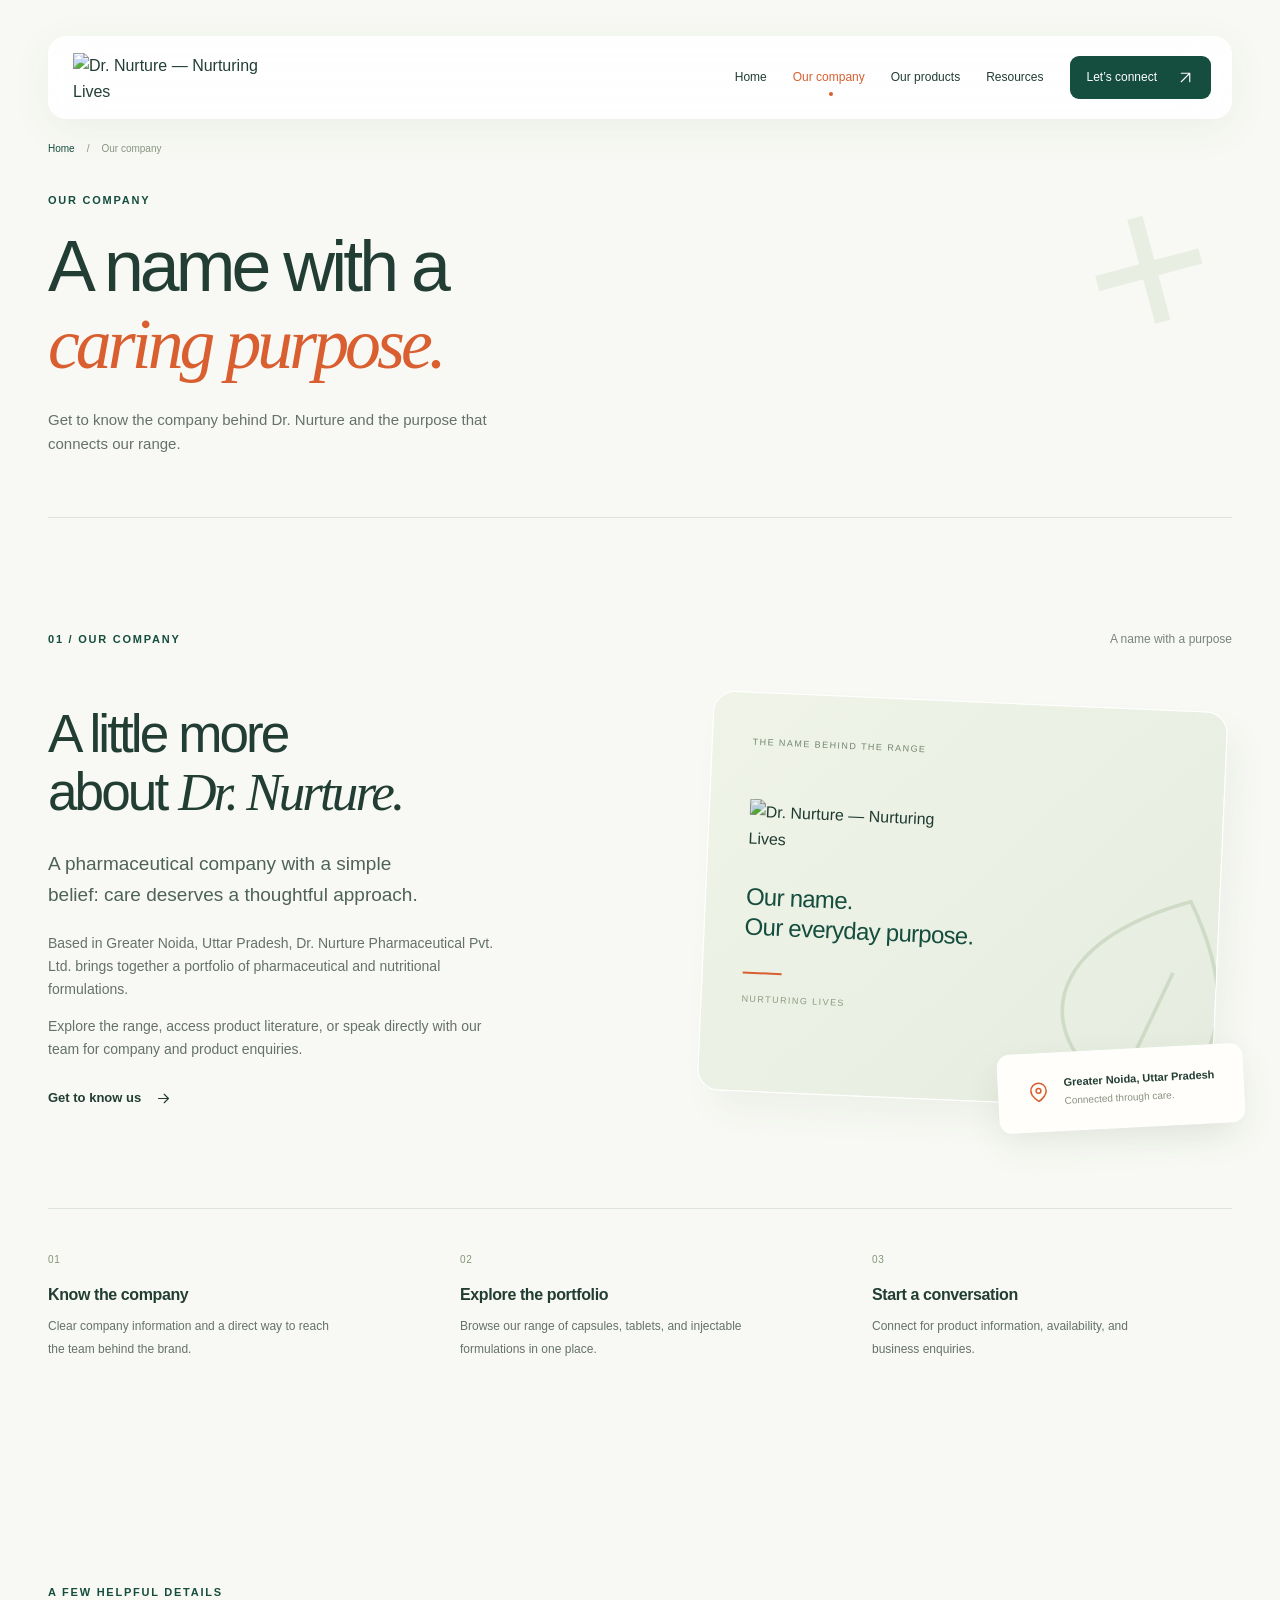
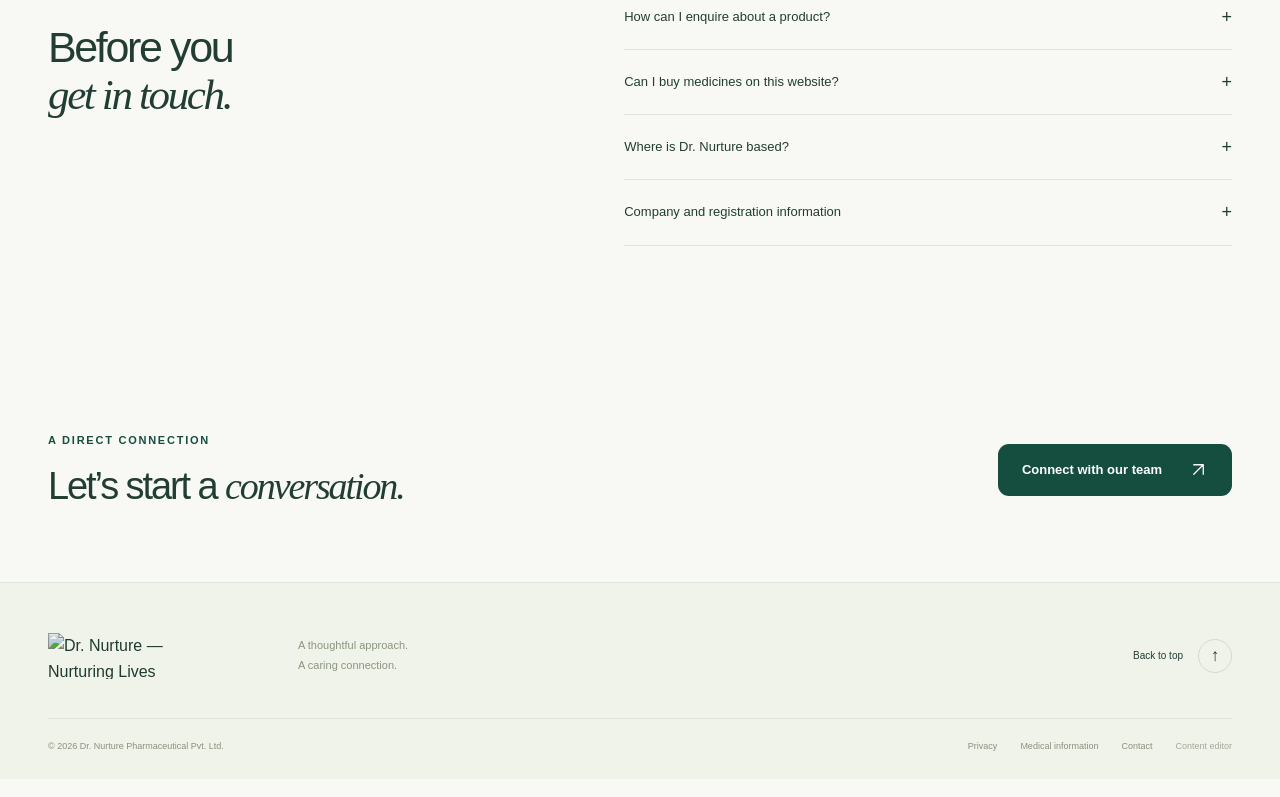
==== about.html @ f4162deb "Add files via upload" ====
<!doctype html>
<html lang="en-IN"><head>
  <meta charset="utf-8">
  <meta name="viewport" content="width=device-width, initial-scale=1">
  <meta name="theme-color" content="#154d3e">
  <meta name="description" content="Our company — Dr. Nurture Pharmaceutical Pvt. Ltd., Greater Noida, India.">
  <meta name="robots" content="noindex, nofollow">
  <meta property="og:title" content="Dr. Nurture — Nurturing Lives">
  <meta property="og:description" content="Our company, our product portfolio, and a direct connection to the Dr. Nurture team in Greater Noida, India.">
  <meta property="og:type" content="website">
  <title>Our company | Dr. Nurture</title>
  <link rel="icon" href="assets/favicon.png">
  <link rel="stylesheet" href="styles.css">
  <script src="content-data.js" defer></script>
  <script src="cms-core.js" defer></script>
  <script src="script.js" defer></script>
</head><body id="top" data-current-page="about"><a class="skip-link" href="#main">Skip to content</a><svg class="svg-defs" aria-hidden="true" xmlns="http://www.w3.org/2000/svg"><defs>
  <symbol id="arrow" viewBox="0 0 24 24"><path d="M5 12h14m-6-6 6 6-6 6"/></symbol>
  <symbol id="diagonal" viewBox="0 0 24 24"><path d="M6 18 18 6M6 6h12v12"/></symbol>
  <symbol id="plus" viewBox="0 0 24 24"><path d="M12 5v14M5 12h14"/></symbol>
  <symbol id="pin" viewBox="0 0 24 24"><path d="M20 10c0 6-8 11-8 11S4 16 4 10a8 8 0 1 1 16 0Z"/><circle cx="12" cy="10" r="2.5"/></symbol>
  <symbol id="phone" viewBox="0 0 24 24"><path d="m5 3 4 1 1 5-3 2c2 3 3 4 6 6l2-3 5 1 1 4c0 2-3 3-5 2C9 19 5 15 3 8 2 6 3 3 5 3Z"/></symbol>
  <symbol id="mail" viewBox="0 0 24 24"><rect x="3" y="5" width="18" height="14" rx="3"/><path d="m4 7 8 6 8-6"/></symbol>
  <symbol id="search" viewBox="0 0 24 24"><circle cx="10.5" cy="10.5" r="6.5"/><path d="m16 16 5 5"/></symbol>
  <symbol id="capsule" viewBox="0 0 24 24"><path d="m8 4-4 4a6 6 0 0 0 8 9l6-6a6 6 0 0 0-9-8L8 4Z"/><path d="m7 7 9 9"/></symbol>
  <symbol id="leaf" viewBox="0 0 24 24"><path d="M20 3C7 2 2 8 5 15s17 7 15-12Z"/><path d="m5 20 11-11"/></symbol>
  <symbol id="check" viewBox="0 0 24 24"><path d="m5 12 4 4L19 6"/></symbol>
  <symbol id="download" viewBox="0 0 24 24"><path d="M12 3v12m-5-5 5 5 5-5M4 16v5h16v-5"/></symbol>
  <symbol id="close" viewBox="0 0 24 24"><path d="m6 6 12 12M6 18 18 6"/></symbol>
</defs></svg><header class="site-header">
  <div class="nav-shell wrap">
    <a class="brand" href="index.html" aria-label="Dr. Nurture home"><img data-logo src="assets/brand-logo.webp" alt="Dr. Nurture — Nurturing Lives" width="640" height="173"></a>
    <button class="menu-toggle" type="button" aria-label="Open navigation" aria-controls="navigation" aria-expanded="false"><span></span><span></span></button>
    <nav id="navigation" aria-label="Main navigation">
      <a href="index.html" data-page="home">Home</a><a href="about.html" data-page="about" aria-current="page">Our company</a><a href="products.html" data-page="products">Our products</a><a href="resources.html" data-page="resources">Resources</a>
      <a class="nav-contact" href="contact.html" data-page="contact">Let’s connect <svg class="icon"><use href="#diagonal"/></svg></a>
    </nav>
  </div>
</header><main id="main"><section class="page-masthead wrap"><p class="breadcrumbs"><a href="index.html">Home</a><span>/</span>Our company</p><p class="eyebrow">OUR COMPANY</p><h1>A name with a<br><em>caring purpose.</em></h1><p class="page-description">Get to know the company behind Dr. Nurture and the purpose that connects our range.</p><span class="masthead-orbit" aria-hidden="true">+</span></section><section class="about-section section wrap" id="about">
  <div class="section-top"><p class="eyebrow">01 / OUR COMPANY</p><span class="section-note">A name with a purpose</span></div>
  <div class="about-grid">
    <div><h2>A little more<br>about <em>Dr. Nurture.</em></h2><p class="large-copy" data-text="company.intro">A pharmaceutical company with a simple belief: care deserves a thoughtful approach.</p><p data-text="company.overview">Based in Greater Noida, Uttar Pradesh, Dr. Nurture Pharmaceutical Pvt. Ltd. brings together a portfolio of pharmaceutical and nutritional formulations.</p><p data-text="company.invitation">Explore the range, access product literature, or speak directly with our team for company and product enquiries.</p><a class="text-link green-link" href="contact.html">Get to know us <svg class="icon"><use href="#arrow"/></svg></a></div>
    <div class="about-composition">
      <div class="brand-story"><span class="story-kicker">THE NAME BEHIND THE RANGE</span><img data-logo src="assets/brand-logo.webp" alt="Dr. Nurture brand" width="640" height="173" loading="lazy"><p>Our name.<br>Our everyday purpose.</p><span class="story-line"></span><span class="story-bottom">NURTURING LIVES</span><svg class="story-leaf"><use href="#leaf"/></svg></div>
      <div class="address-stamp"><svg class="icon"><use href="#pin"/></svg><div><strong>Rooted in Greater Noida.</strong><span>Connected through care.</span></div></div>
    </div>
  </div>
  <div class="about-details"><div><span class="detail-number">01</span><h3>Know the company</h3><p>Clear company information and a direct way to reach the team behind the brand.</p></div><div><span class="detail-number">02</span><h3>Explore the portfolio</h3><p>Browse our range of capsules, tablets, and injectable formulations in one place.</p></div><div><span class="detail-number">03</span><h3>Start a conversation</h3><p>Connect for product information, availability, and business enquiries.</p></div></div>
</section><section class="faq-section section wrap" aria-labelledby="faq-title"><div><p class="eyebrow">A FEW HELPFUL DETAILS</p><h2 id="faq-title">Before you<br><em>get in touch.</em></h2></div><div class="faq-list">
<details><summary>How can I enquire about a product?<span>+</span></summary><p>Call us on <a href="tel:+919818811650">+91 98188 11650</a> or email <a href="mailto:dr.nurtureindia@gmail.com">dr.nurtureindia@gmail.com</a>. Share the product name and the information you need so our team can help.</p></details>
<details><summary>Can I buy medicines on this website?<span>+</span></summary><p>This is a company and product information website. For availability and business enquiries, please contact our team. A registered medical practitioner can advise on the appropriate use of medicines.</p></details>
<details><summary>Where is Dr. Nurture based?<span>+</span></summary><p data-text="company.address">Shop No. S-24, Second Floor, GNS Plaza, Block No. 7/1, Site IV, Greater Noida, Gautam Buddha Nagar, Uttar Pradesh – 201310, India.</p></details>
<details><summary>Company and registration information<span>+</span></summary><div class="registration-info"><p><strong data-text="company.name">Dr. Nurture Pharmaceutical Pvt. Ltd.</strong></p><dl><div><dt>GSTIN</dt><dd data-text="company.gst">09AAJCD9715B1ZM</dd></div><div><dt>Drug licences</dt><dd data-text="company.drugLicences">UP1620B000777<br>UP1621B000768</dd></div><div><dt>FSSAI number</dt><dd data-text="company.fssai">22723441000512</dd></div><div><dt>Schedule X licence</dt><dd data-text="company.scheduleX">UP1620G000029</dd></div></dl><button class="inline-button" type="button" data-document="company">View company details document <svg class="icon"><use href="#diagonal"/></svg></button></div></details>
</div></section><section class="page-cta wrap"><div><p class="eyebrow">A DIRECT CONNECTION</p><h2>Let’s start a <em>conversation.</em></h2></div><a class="button button-green" href="contact.html">Connect with our team <svg class="icon"><use href="#diagonal"/></svg></a></section></main><footer class="site-footer"><div class="wrap"><div class="footer-top"><a class="brand" href="index.html" aria-label="Back to Dr. Nurture home"><img data-logo src="assets/brand-logo.webp" alt="Dr. Nurture — Nurturing Lives" width="640" height="173" loading="lazy"></a><p>A thoughtful approach.<br>A caring connection.</p><a class="back-top" href="#top">Back to top <span>↑</span></a></div><div class="footer-bottom"><p>© <span id="year">2026</span> Dr. Nurture Pharmaceutical Pvt. Ltd.</p><div><button type="button" data-policy="privacy">Privacy</button><button type="button" data-policy="information">Medical information</button><a href="contact.html">Contact</a><a href="admin.html" class="editor-link">Content editor</a></div></div></div></footer><dialog class="site-dialog" id="detail-dialog" aria-labelledby="dialog-title"><div class="dialog-inner"><button class="dialog-close" type="button" aria-label="Close dialog"><svg class="icon"><use href="#close"/></svg></button><div id="dialog-content"></div></div></dialog><noscript><p class="noscript-note">Enable JavaScript for product search and literature viewers. Contact details and page navigation remain available.</p></noscript></body></html>
---- styles.css ----
:root{--green:#154d3e;--green-deep:#123e33;--ink:#213d34;--muted:#65716b;--cream:#f8f9f4;--orange:#d95e30;--line:#dce4dc;--ease:cubic-bezier(.2,.7,.2,1)}
*{box-sizing:border-box}html{scroll-behavior:smooth;scroll-padding-top:116px}body{margin:0;color:var(--ink);background:var(--cream);font-family:Inter,-apple-system,BlinkMacSystemFont,"Segoe UI",Arial,sans-serif;font-size:16px;line-height:1.65;-webkit-font-smoothing:antialiased}body.dialog-open{overflow:hidden}a{color:inherit;text-decoration:none}button,input{font:inherit}button,a,input,summary{-webkit-tap-highlight-color:transparent}button{color:inherit;cursor:pointer}button:disabled{cursor:default}button{border:0}img{max-width:100%;display:block;height:auto}h1,h2,h3,p{margin-top:0}h1,h2{font-weight:500;letter-spacing:-.055em;line-height:1.08}h2{font-size:clamp(38px,4.15vw,58px);margin-bottom:27px}h1 em,h2 em{font-family:Georgia,"Times New Roman",serif;font-weight:400;letter-spacing:-.055em}h1 em{color:var(--orange)}h3{line-height:1.3;letter-spacing:-.025em;font-weight:600}p{color:var(--muted)}:focus-visible{outline:3px solid var(--orange);outline-offset:5px}::selection{background:#dfedcb;color:var(--green)}.wrap{width:min(1240px,calc(100% - 96px));margin-inline:auto}.icon{width:22px;height:22px;fill:none;stroke:currentColor;stroke-width:1.6;stroke-linecap:round;stroke-linejoin:round;flex-shrink:0}.svg-defs{position:absolute;width:0;height:0;overflow:hidden}.section{padding-block:112px}.eyebrow{font-size:11px;letter-spacing:.16em;font-weight:650;line-height:1.4;color:var(--green);display:flex;align-items:center;gap:10px;margin-bottom:24px}.status-dot{width:7px;height:7px;display:block;border-radius:100%;background:#82a96e;box-shadow:0 0 0 5px #e8efdf}.section-top{display:flex;align-items:center;justify-content:space-between;margin-bottom:38px}.section-top .eyebrow{margin:0}.section-note{font-size:12px;color:#78847c}.button{display:inline-flex;align-items:center;justify-content:center;gap:27px;padding:15px 23px;border:1px solid transparent;border-radius:11px;font-size:13px;line-height:1.5;font-weight:600;transition:background .2s,transform .2s,box-shadow .2s}.button:hover{transform:translateY(-3px);box-shadow:0 7px 18px #143f3020}.button .icon{width:19px;height:19px}.button-green{background:var(--green);color:white}.button-green:hover{background:#22644e}.button-outline{border-color:#bccbc0;background:transparent}.button-outline:hover{background:#edf2e7}.button-cream{background:#edf2d9;color:var(--green)}.text-link{display:inline-flex;align-items:center;gap:14px;font-weight:600;font-size:13px;line-height:1.4}.text-link .icon{width:17px;height:17px;transition:transform .2s}.text-link:hover .icon{transform:translate(2px,-2px)}.green-link{margin-top:14px}.skip-link{position:fixed;z-index:100;left:20px;top:-100px;background:white;padding:12px 20px}.skip-link:focus{top:15px}.sr-only{position:absolute;width:1px;height:1px;padding:0;margin:-1px;overflow:hidden;clip:rect(0,0,0,0);white-space:nowrap;border:0}
/* A quiet, floating navigation surface. */
.site-header{position:sticky;z-index:30;top:18px;padding-top:18px;margin-top:-18px}.nav-shell{min-height:83px;background:#ffffffd9;border:1px solid #fff;border-radius:18px;display:flex;align-items:center;justify-content:space-between;padding:14px 20px 14px 24px;box-shadow:0 10px 40px #324f3410;backdrop-filter:blur(22px);-webkit-backdrop-filter:blur(22px)}.brand{display:block;width:185px;flex-shrink:0}.brand img{mix-blend-mode:multiply;width:100%}.nav-shell nav{display:flex;align-items:center;gap:32px}.nav-shell nav>a{font-size:12px;font-weight:500}.nav-shell nav>a:not(.nav-contact){padding-block:10px}.nav-shell nav>a:not(.nav-contact):hover{color:var(--orange)}.nav-shell .nav-contact{background:var(--green);color:#fff;border-radius:9px;padding:12px 17px;display:flex;gap:20px;align-items:center}.nav-contact .icon{width:17px;height:17px}.menu-toggle{display:none;background:transparent;width:42px;height:42px;border-radius:9px;padding:10px}.menu-toggle span{display:block;height:1.5px;background:var(--green);margin:6px 0}
/* Layered product display, built in CSS with the supplied packaging. */
.hero{position:relative;min-height:740px;display:grid;grid-template-columns:1.04fr 1fr;gap:12px;align-items:center;padding-top:42px;padding-bottom:88px}.hero-copy{position:relative;z-index:3}.hero .eyebrow{margin-bottom:27px}.hero h1{font-size:clamp(62px,6.4vw,89px);margin-bottom:24px;white-space:nowrap}.hero-description{font-size:16px;max-width:390px;line-height:1.75;margin-bottom:29px}.hero-actions{display:flex;align-items:center;gap:27px}.hero-location{display:flex;align-items:center;gap:12px;margin-top:43px;font-size:8px;letter-spacing:.12em;color:#758177;line-height:1.7}.hero-location strong{font-size:11px;letter-spacing:0;font-weight:500;color:var(--green)}.location-icon{width:36px;height:36px;border:1px solid var(--line);border-radius:50%;display:grid;place-items:center}.location-icon .icon{width:16px;height:16px}.spatial-scene{height:580px;position:relative;perspective:1000px;isolation:isolate}.scene-glow{position:absolute;inset:5% -10% 5% -5%;background:radial-gradient(ellipse at 48% 42%,#dce9cde0,transparent 65%),radial-gradient(ellipse at 82% 80%,#eddbc4b0,transparent 50%);filter:blur(10px);z-index:-2}.orbit{position:absolute;border:1px solid #c4d6bb70;border-radius:50%;transform:rotate(-23deg) scale(.87)}.orbit-one{inset:20px -8px 34px 3px}.orbit-two{inset:60px -35px 70px -21px;transform:rotate(33deg) scale(.84)}.spatial-card{position:absolute;border:1px solid #ffffffd9;box-shadow:16px 26px 48px #234b3520,inset 0 0 24px #fff9;border-radius:24px;background:linear-gradient(135deg,#fff9,#fff5);backdrop-filter:blur(12px);-webkit-backdrop-filter:blur(12px)}.main-pack{width:330px;height:338px;left:17px;top:106px;transform:rotate(-8deg);padding:25px 23px;z-index:3}.main-pack>img{width:100%;margin-top:36px;mix-blend-mode:multiply;filter:drop-shadow(8px 12px 8px #213d3418);transform:rotate(3deg)}.glass-tag{font-size:8px;font-weight:600;letter-spacing:.15em;color:#567460}.pack-caption{position:absolute;bottom:22px;left:24px;right:24px;display:flex;align-items:center;justify-content:space-between}.pack-caption b{font-size:12px;display:block;letter-spacing:.08em}.pack-caption small{display:block;font-size:10px;color:#7a897d;margin-top:3px}.tiny-plus{border:1px solid #b2c4b7;border-radius:50%;width:26px;height:26px;text-align:center;line-height:23px}.secondary-pack{width:217px;height:289px;right:-7px;top:244px;transform:rotate(10deg);z-index:4;background:linear-gradient(135deg,#ffffffc4,#f5eee2b8)}.secondary-pack>img{width:170px;height:182px;object-fit:contain;mix-blend-mode:multiply;margin:24px auto}.secondary-pack .pack-caption{left:22px;bottom:19px}.secondary-pack .pack-caption b{font-size:10px}.secondary-pack .pack-caption small{font-size:9px}.floating-label{position:absolute;z-index:6;top:39px;left:97px;background:#ffffffb3;backdrop-filter:blur(16px);border:1px solid #fff;border-radius:13px;box-shadow:0 12px 24px #20463012;padding:14px 23px 14px 13px;display:flex;align-items:center;gap:11px;transform:rotate(3deg);font-size:12px;font-weight:600}.floating-label small{display:block;font-weight:400;color:#83907e;font-size:9px;margin-top:3px}.label-icon{display:grid;place-items:center;width:34px;height:34px;border-radius:11px;background:#e4edd6;color:#4b7351}.label-icon .icon{width:19px;height:19px}.floating-pill{height:77px;width:34px;display:flex;flex-direction:column;position:absolute;right:28px;top:115px;transform:rotate(37deg);border-radius:40px;overflow:hidden;box-shadow:9px 13px 16px #63452228;z-index:2}.floating-pill span{height:50%;background:linear-gradient(90deg,#d85f2d,#f8b778 56%,#e38647)}.floating-pill span+span{background:linear-gradient(90deg,#ebdfcc,#fff8e9 56%,#dfd3bb)}.scene-bottom{position:absolute;left:56px;bottom:4px;display:flex;gap:11px;align-items:center;font-size:8px;letter-spacing:.13em;line-height:1.8;color:#6c7c69}.little-cross{font-size:32px;color:#9cb68c;font-weight:300;line-height:1}.scroll-hint{position:absolute;bottom:22px;left:0;font-size:10px;color:#83917e;display:flex;align-items:center;gap:20px}.scroll-hint span+span{font-size:17px}.intro-strip{background:#edf1e6;border-top:1px solid #e2e9da;border-bottom:1px solid #e2e9da}.strip-inner{display:flex;justify-content:space-around;align-items:center;min-height:86px;gap:20px}.strip-inner>span{display:flex;align-items:center;gap:12px;font-size:12px;font-weight:500}.strip-inner .icon{width:20px;height:20px;color:#849978}
/* Company story. */
.about-grid{display:grid;grid-template-columns:1fr 1fr;gap:110px;align-items:center}.about-grid p{max-width:450px;font-size:14px}.about-grid .large-copy{font-size:19px;color:#4e6257;line-height:1.65;margin-bottom:21px;max-width:380px}.about-composition{position:relative;padding:13px 12px 27px 10px}.brand-story{min-height:400px;padding:34px 40px;border:1px solid #fff;border-radius:22px;position:relative;overflow:hidden;background:linear-gradient(135deg,#f0f4e8,#e5ecdf);box-shadow:14px 20px 32px #3853370d;transform:rotate(2.5deg)}.story-kicker{font-size:9px;letter-spacing:.16em;color:#71866e}.brand-story>img{width:220px;margin-block:46px 23px;mix-blend-mode:multiply}.brand-story>p{font-size:24px;color:var(--green);line-height:1.25;font-weight:500;letter-spacing:-.03em}.story-line{display:block;width:39px;height:2px;background:var(--orange);margin-top:30px}.story-bottom{display:block;font-size:9px;letter-spacing:.16em;color:#8c9a80;margin-top:18px}.story-leaf{position:absolute;right:-53px;bottom:-30px;width:245px;height:245px;fill:none;stroke:#b5c7ab;stroke-width:.35;opacity:.5;transform:rotate(-22deg)}.address-stamp{display:flex;align-items:center;gap:14px;position:absolute;bottom:0;right:-12px;background:#fffefa;border:1px solid white;padding:20px 28px;box-shadow:0 14px 35px #2e4a3314;border-radius:13px;transform:rotate(-3deg)}.address-stamp>.icon{color:var(--orange);width:23px;height:23px}.address-stamp strong,.address-stamp span{display:block;font-size:11px}.address-stamp strong{font-weight:600}.address-stamp span{color:#899181;font-size:10px;margin-top:2px}.about-details{display:grid;grid-template-columns:repeat(3,1fr);gap:52px;border-top:1px solid var(--line);padding-top:36px;margin-top:80px}.detail-number{font-size:10px;color:#849677;letter-spacing:.08em}.about-details h3{margin-block:14px 9px;font-size:16px}.about-details p{font-size:12px;max-width:285px;margin:0;line-height:1.9}
/* Product collection. */
.portfolio-section{background:#f0f3ec;border-block:1px solid #e4e9df}.section-heading{display:flex;align-items:end;justify-content:space-between;gap:45px;margin-bottom:44px}.section-heading h2{margin:0}.section-heading>p{font-size:13px;line-height:1.85;max-width:300px;margin-bottom:3px}.product-toolbar{display:flex;align-items:center;justify-content:space-between;gap:20px;margin-bottom:29px}.filters{display:flex;gap:5px;flex-wrap:wrap}.filter{background:transparent;padding:10px 15px;border-radius:8px;font-size:11px;white-space:nowrap;transition:background .2s}.filter:hover{background:#e2e9db}.filter.active{color:#fff;background:var(--green)}.filter span{font-size:9px;background:#ffffff25;padding:1px 5px;border-radius:4px;margin-left:5px}.search-box{display:flex;align-items:center;gap:9px;border-bottom:1px solid #ccd7c8;padding:7px 1px;min-width:200px}.search-box .icon{width:17px;height:17px;color:#849079}.search-box input{background:transparent;border:0;padding:3px;font-size:11px;min-width:0;width:170px;color:var(--ink)}.search-box input::placeholder{color:#8b9587}.search-box input:focus{outline:none}.search-box:focus-within{border-color:var(--green);box-shadow:0 1px 0 var(--green)}.product-grid{display:grid;grid-template-columns:repeat(3,1fr);gap:22px}.product-card{background:#fffefa;border:1px solid #e1e8db;border-radius:16px;overflow:hidden;transition:transform .3s var(--ease),box-shadow .3s;min-width:0}.product-card:hover{transform:translateY(-5px);box-shadow:0 15px 28px #2f503413}.product-card[hidden]{display:none}.product-visual{height:245px;margin:8px 8px 0;border-radius:10px;position:relative;overflow:hidden;display:flex;align-items:center;justify-content:center}.product-type{position:absolute;left:20px;top:16px;font-size:7px;font-weight:600;letter-spacing:.13em;z-index:2}.visual-index{position:absolute;bottom:10px;right:17px;font-size:10px;color:#9ba58f;font-weight:500}.visual-esulip{background:radial-gradient(ellipse at 50% 60%,#e4edcf,#eff3e8)}.visual-esulip img{width:91%;mix-blend-mode:multiply;transform:rotate(-8deg);filter:drop-shadow(6px 11px 7px #2f483518);margin-top:17px}.visual-zeromiva{background:radial-gradient(ellipse at 50% 60%,#f4dcc6,#f9ece0)}.visual-zeromiva img{width:172px;height:179px;object-fit:contain;mix-blend-mode:multiply;transform:rotate(7deg);margin-top:23px;filter:drop-shadow(5px 6px 6px #77452415)}.visual-mactol{background:radial-gradient(ellipse at 50% 60%,#efdfd4,#f7eee4)}.formulation-art{position:relative;width:230px;height:150px;transform:rotate(-9deg);margin-top:20px}.formulation-label{position:absolute;bottom:28px;left:15px;font-size:36px;font-weight:500;letter-spacing:-.06em;color:#8f543e;line-height:1}.formulation-label>span{display:block;text-align:right;font-family:Georgia,serif;font-style:italic;font-size:42px;color:#bc7f54}.molecule-dot{position:absolute;width:48px;height:48px;border-radius:50%;right:22px;top:5px;background:radial-gradient(circle at 30% 30%,#fff3cf,#c3b68a);box-shadow:4px 7px 10px #96785617}.dot-two{width:20px;height:20px;right:80px;top:12px;background:radial-gradient(circle at 30% 30%,#fae2cc,#d59973)}.dot-three{width:27px;height:27px;right:8px;top:70px;background:radial-gradient(circle at 30% 30%,#fae2cc,#d59973)}.molecule-line{height:1px;background:#d2b89c;position:absolute;top:42px;right:29px;width:48px;transform:rotate(-20deg)}.product-content{padding:25px 25px 17px}.product-title{display:flex;align-items:center;justify-content:space-between;gap:8px;margin-bottom:9px}.product-title h3{margin:0;font-size:17px;letter-spacing:-.025em}.form-badge{font-size:8px;border:1px solid #e5e8dc;border-radius:5px;padding:2px 6px;color:#7a8872;white-space:nowrap}.product-content p{font-size:11px;line-height:1.8;min-height:42px;margin-bottom:19px}.product-details{display:flex;width:100%;align-items:center;justify-content:space-between;padding:14px 0 0;border-top:1px solid #e8ecdf;font-size:10px;font-weight:600;background:transparent;line-height:1.4}.product-details>span{font-size:20px;line-height:1;font-weight:400}.product-details:hover{color:var(--orange)}.compact-card{display:flex;align-items:flex-start;position:relative;min-height:211px}.compact-card .product-content{flex:1;padding-top:27px;padding-left:0;min-width:0}.compact-card .product-title{flex-wrap:wrap;justify-content:flex-start;gap:8px}.compact-card .product-content p{font-size:10px}.compact-card .product-title h3{font-size:14px}.compact-art{margin:28px 14px 0 22px;flex-shrink:0;display:grid;place-items:center;width:37px;height:37px;border-radius:10px}.compact-art .icon{width:20px;height:20px}.art-coenz{background:#e1ede3;color:#6b8c70}.art-fenur{background:#f6e7d4;color:#be8859}.art-panur{background:#e5eced;color:#648789}.art-panur40{background:#ece6f1;color:#8f77a0}.art-panur40 span{font-size:16px;font-family:Georgia,serif}.product-footnote{display:flex;align-items:start;gap:11px;margin-top:26px;max-width:760px}.product-footnote p{font-size:10px;line-height:1.8;margin:0;color:#7e8977}.info-dot{border:1px solid #a6b39d;border-radius:50%;height:15px;width:15px;line-height:14px;text-align:center;font-family:Georgia,serif;font-size:10px;flex-shrink:0;margin-top:2px;color:#7e8e74}.empty-state{text-align:center;padding:64px 20px;border:1px dashed #c6d2bf;border-radius:14px}.empty-state>.icon{width:32px;height:32px;margin-bottom:10px}.empty-state h3{margin-bottom:6px}.empty-state p{font-size:13px}.empty-state .button{margin-top:8px}
/* Original literature. */
.resource-layout{display:grid;grid-template-columns:.88fr 1.12fr;gap:90px;align-items:start}.resource-intro{position:sticky;top:145px}.resource-intro>p{font-size:13px;max-width:320px;margin-bottom:28px}.resource-note{display:flex;gap:10px;align-items:start;color:#8b9684;font-size:10px;line-height:1.8;margin-top:30px}.literature-grid{display:grid;grid-template-columns:1fr 1fr;gap:24px}.literature-card{text-align:left;border:1px solid #e1e7dc;padding:11px;border-radius:12px;background:#fffefb;transition:transform .3s,box-shadow .3s;min-width:0}.literature-card:hover{transform:translateY(-5px) rotate(-1deg);box-shadow:0 14px 25px #234b3510}.literature-image{display:flex;align-items:center;justify-content:center;height:202px;background:#eff2e9;border-radius:6px;overflow:hidden;padding:15px}.literature-image img{object-fit:contain;height:100%;width:auto;max-width:100%;box-shadow:2px 5px 9px #2e402d18}.literature-caption{display:flex;align-items:center;justify-content:space-between;padding:15px 7px 3px}.literature-caption b{font-size:11px;display:block;font-weight:600}.literature-caption small{display:block;font-size:9px;color:#939b8c;margin-top:4px}.literature-caption .icon{width:17px;height:17px;color:#718467}
/* Contact and company details. */
.contact-section{background:var(--green-deep);color:#f2f4df;position:relative;overflow:hidden}.contact-layout{display:grid;grid-template-columns:1.1fr 1fr;gap:100px;position:relative;z-index:1}.contact-copy{position:relative}.light-eyebrow{color:#a3b995}.contact-copy h2{font-size:clamp(36px,3.6vw,50px);line-height:1.15}.contact-copy h2 em{color:#d4dfb8}.contact-copy>p{color:#b3c4b2;font-size:13px;margin-bottom:29px}.contact-panel{padding-top:13px}.contact-row{display:flex;align-items:start;gap:18px;padding-block:24px;border-bottom:1px solid #ffffff20}.contact-row:first-child{padding-top:0}.contact-row>span:nth-child(2){flex:1;min-width:0}.contact-row>span>small{display:block;font-size:8px;letter-spacing:.13em;color:#9fb79b;margin-bottom:9px}.contact-row strong{display:block;font-size:16px;font-weight:400;letter-spacing:-.015em;line-height:1.4;overflow-wrap:anywhere}.contact-symbol{color:#bfd0ab;display:block;margin-top:2px}.contact-symbol .icon{width:21px;height:21px}.contact-row>.icon{width:17px;height:17px;color:#9aaf90;margin-top:21px}a.contact-row:hover strong{color:#e3ebbf}.address-row{border-bottom:0;padding-bottom:0}.full-address{display:block;color:#a9bda7;font-size:11px;line-height:1.9;margin-top:10px}.map-link{display:inline-flex;align-items:center;gap:8px;font-size:10px;color:#d3dfbd;border-bottom:1px solid #4e6e54;padding-bottom:2px;margin-top:12px}.map-link .icon{width:12px;height:12px}.contact-orbit{position:absolute;bottom:-160px;right:38px;width:220px;height:220px;border:1px solid #7c9d6d20;border-radius:50%;z-index:-1}.contact-orbit:after{content:"";position:absolute;inset:25px;border:1px solid #7c9d6d20;border-radius:50%}.contact-orbit>span{position:absolute;left:40px;top:-57px;font-size:200px;font-weight:200;color:#83996415;line-height:1.5}.enquiry-bar{margin-top:68px;border-top:1px solid #ffffff20;padding-top:23px;display:flex;align-items:center;justify-content:space-between;gap:20px;font-size:10px;color:#9bb294;position:relative;z-index:2}.enquiry-bar>a{display:flex;align-items:center;gap:17px;color:#e1e8cd}.enquiry-bar .icon{width:17px;height:17px}.faq-section{display:grid;grid-template-columns:1fr 1.25fr;gap:90px}.faq-section h2{font-size:43px}.faq-list details{border-bottom:1px solid var(--line)}.faq-list summary{padding:23px 0;display:flex;justify-content:space-between;gap:25px;font-size:13px;line-height:1.4;cursor:pointer;list-style:none;font-weight:500}.faq-list summary::-webkit-details-marker{display:none}.faq-list summary>span{font-size:18px;font-weight:400;transition:transform .2s;line-height:1}.faq-list details[open] summary>span{transform:rotate(45deg)}.faq-list details>p{font-size:12px;line-height:1.85;padding-right:30px;margin-bottom:25px}.faq-list details a{color:var(--green);text-decoration:underline;text-underline-offset:3px;overflow-wrap:anywhere}.registration-info{font-size:11px;padding-bottom:22px}.registration-info p{margin-bottom:9px}.registration-info dl{margin:0 0 15px}.registration-info dl>div{display:grid;grid-template-columns:140px 1fr;padding:9px 0;border-bottom:1px solid #e5ebdf}.registration-info dt{color:var(--muted)}.registration-info dd{margin:0;font-size:10px;overflow-wrap:anywhere}.inline-button{background:transparent;padding:0;display:flex;align-items:center;gap:8px;font-size:10px;color:var(--green);text-decoration:underline;text-underline-offset:4px}.inline-button .icon{width:12px;height:12px}.site-footer{border-top:1px solid var(--line);padding:50px 0 25px;background:#f0f3e9}.footer-top{display:flex;align-items:center;gap:80px;padding-bottom:39px}.footer-top .brand{width:170px}.footer-top p{margin:0;font-size:11px;line-height:1.8;color:#8a9680}.back-top{margin-left:auto;display:flex;align-items:center;gap:15px;font-size:10px}.back-top>span{display:grid;place-items:center;width:34px;height:34px;border:1px solid #d0dccc;border-radius:50%;font-size:17px}.footer-bottom{border-top:1px solid #dce4d5;padding-top:20px;display:flex;justify-content:space-between;align-items:center;gap:20px;font-size:9px;color:#88927e}.footer-bottom p{margin:0;font-size:9px;color:#88927e}.footer-bottom>div{display:flex;gap:23px}.footer-bottom button{background:transparent;color:inherit;padding:0;font-size:9px}.footer-bottom a:hover,.footer-bottom button:hover{color:var(--green)}
/* Accessible product, privacy and resource dialogs. */
.site-dialog{border:1px solid #fff;border-radius:22px;max-width:min(760px,calc(100% - 32px));width:100%;max-height:88dvh;padding:0;background:#fbfcf6;color:var(--ink);box-shadow:0 30px 90px #052b3b40}.site-dialog::backdrop{background:#112d26a6;backdrop-filter:blur(6px)}.dialog-inner{position:relative;padding:48px;overflow-wrap:anywhere}.dialog-close{position:absolute;right:17px;top:17px;width:32px;height:32px;background:#eaf0e3;border-radius:50%;display:grid;place-items:center;z-index:2}.dialog-close .icon{width:17px;height:17px}.dialog-inner .eyebrow{font-size:9px;margin-bottom:18px}.dialog-inner h2{font-size:35px;letter-spacing:-.045em;line-height:1.15;margin-bottom:20px;padding-right:15px}.dialog-inner p{font-size:13px;line-height:1.85}.dialog-product-image{height:200px;display:grid;place-items:center;background:#edf2e4;border-radius:12px;margin:20px 0}.dialog-product-image img{object-fit:contain;max-height:180px;max-width:80%;mix-blend-mode:multiply}.dialog-data{margin:24px 0}.dialog-data>div{padding:13px 0;border-bottom:1px solid var(--line);display:grid;grid-template-columns:110px 1fr;gap:15px;font-size:12px}.dialog-data dt{color:#89937e}.dialog-data dd{margin:0;color:var(--ink)}.dialog-actions{display:flex;gap:12px;flex-wrap:wrap;margin-top:25px}.dialog-actions .button{font-size:11px;gap:15px}.professional-note{padding:14px 17px;background:#edf1e7;border-radius:8px;margin-top:24px!important;font-size:10px!important}.literature-full{max-width:100%;max-height:none;width:auto;height:auto;margin:22px auto;border-radius:5px}.document-source{font-size:10px!important}.hcp-check{display:flex;gap:10px;align-items:start;font-size:12px;margin-block:20px 26px;cursor:pointer}.hcp-check input{margin-top:6px;accent-color:var(--green);width:16px;height:16px;flex-shrink:0}.button:disabled{opacity:.4;box-shadow:none;transform:none}.dialog-inner a:not(.button){text-decoration:underline;text-underline-offset:3px}.noscript-note{padding:20px;background:#e4ecd9;font-size:12px;text-align:center}
@media(min-width:1500px){.hero{min-height:790px}.hero h1{font-size:91px}}
@media(max-width:1150px){.wrap{width:calc(100% - 64px)}.nav-shell nav{gap:23px}.hero{min-height:700px}.hero h1{font-size:73px}.hero-actions{gap:18px;flex-wrap:wrap}.hero-actions .button{padding-inline:19px;gap:18px}.hero-actions .text-link{font-size:11px}.spatial-scene{transform:scale(.87);transform-origin:center right;margin-left:-35px}.main-pack{left:0}.about-grid{gap:65px}.brand-story{padding:30px;min-height:386px}.about-details{gap:30px}.section{padding-block:90px}.contact-layout{gap:55px}.resource-layout{gap:55px}.compact-art{margin-left:15px;margin-right:11px;width:30px;height:30px}.compact-card .product-content{padding-right:16px}.product-content{padding:20px}.product-visual{height:224px}.product-title h3{font-size:15px}.filter{padding-inline:12px}.search-box{min-width:160px}.search-box input{width:140px}.faq-section{gap:55px}.product-type{font-size:6px;left:15px}}
@media(max-width:900px){.wrap{width:calc(100% - 48px)}.brand{width:160px}.nav-shell nav{gap:19px}.nav-shell nav>a{font-size:11px}.hero{grid-template-columns:1fr 1fr;min-height:670px;gap:0}.hero h1{font-size:60px}.hero-copy{min-width:0}.hero-description{font-size:14px;max-width:320px}.hero-actions{gap:17px}.hero-actions .button{font-size:11px;padding:13px 16px;gap:15px}.hero-actions>.text-link{font-size:11px}.spatial-scene{transform:scale(.71);transform-origin:center right;margin-left:-92px;margin-right:-7px}.hero-location{margin-top:33px}.hero .eyebrow{font-size:9px;letter-spacing:.12em}.about-grid{gap:40px}.about-grid p{font-size:12px}.about-grid .large-copy{font-size:17px}.brand-story{min-height:360px;padding:26px}.brand-story>img{margin-top:42px}.brand-story>p{font-size:21px}.address-stamp{padding:16px 19px;right:-5px}.story-kicker{font-size:8px}.section-top{margin-bottom:32px}.section-heading>p{max-width:240px;font-size:12px}.section-heading{gap:30px}.product-toolbar{flex-wrap:wrap;gap:15px}.search-box{min-width:190px}.product-grid{grid-template-columns:repeat(2,1fr)}.product-visual{height:236px}.compact-card{min-height:215px}.compact-card .product-content{padding-left:0}.compact-art{margin-left:20px;margin-right:15px;width:35px;height:35px}.resource-layout{grid-template-columns:.9fr 1.1fr;gap:38px}.literature-grid{gap:14px}.literature-image{height:180px;padding:11px}.literature-caption{padding-inline:3px}.resource-intro h2{font-size:39px}.resource-intro p{font-size:12px}.contact-layout{grid-template-columns:1fr 1fr;gap:35px}.contact-row{gap:12px}.contact-row strong{font-size:13px}.contact-copy h2{font-size:36px}.contact-row>.icon{width:13px;height:13px}.faq-section{gap:40px;grid-template-columns:.8fr 1.2fr}.faq-section h2{font-size:36px}.faq-list summary{font-size:12px}.footer-top{gap:50px}}
@media(max-width:700px){html{scroll-padding-top:100px}.wrap{width:calc(100% - 36px)}.site-header{top:10px;padding-top:10px;margin-top:-10px}.nav-shell{min-height:70px;padding:12px 14px 12px 19px;border-radius:14px;position:relative}.brand{width:150px}.menu-toggle{display:block}.nav-shell nav{display:none;position:absolute;left:0;right:0;top:77px;background:#fffef9;border:1px solid #e5ebdf;border-radius:13px;box-shadow:0 20px 35px #203c3020;padding:15px;align-items:stretch;gap:0}.nav-shell nav.is-open{display:flex;flex-direction:column}.nav-shell nav>a:not(.nav-contact){padding:14px 9px;font-size:13px;border-bottom:1px solid #edf0e7}.nav-shell nav>.nav-contact{margin-top:12px;justify-content:space-between;font-size:12px}.menu-toggle[aria-expanded="true"]>span:first-child{transform:translateY(4px) rotate(45deg)}.menu-toggle[aria-expanded="true"]>span+span{transform:translateY(-4px) rotate(-45deg)}.hero{display:flex;flex-direction:column;align-items:stretch;padding-top:62px;padding-bottom:53px;min-height:0;gap:0}.hero .eyebrow{font-size:9px;margin-bottom:24px}.hero h1{font-size:clamp(52px,9.7vw,70px);white-space:normal;line-height:1.08;margin-bottom:23px}.hero-description{max-width:360px;font-size:14px;line-height:1.8;margin-bottom:26px}.hero-actions{flex-wrap:nowrap;gap:22px}.hero-actions .button{font-size:11px;padding:14px 17px;gap:17px}.hero-actions>.text-link{font-size:10px;gap:7px}.hero-actions .text-link>.icon{width:14px;height:14px}.hero-location{margin-top:28px}.spatial-scene{transform:none;width:min(440px,100%);height:462px;margin:16px auto 0;perspective:1000px}.main-pack{width:260px;height:274px;left:8px;top:89px;padding:18px}.main-pack>img{margin-top:27px}.main-pack .pack-caption{left:19px;right:19px;bottom:18px}.glass-tag{font-size:7px}.pack-caption b{font-size:10px}.pack-caption small{font-size:8px}.secondary-pack{width:162px;height:222px;top:209px;right:2px}.secondary-pack>img{width:126px;height:140px;margin-top:17px}.secondary-pack .pack-caption{left:15px;bottom:17px}.secondary-pack .pack-caption b{font-size:8px}.secondary-pack .pack-caption small{font-size:7px}.floating-label{left:85px;top:32px;font-size:10px;padding:10px 14px 10px 10px;border-radius:10px;gap:9px}.floating-label small{font-size:8px}.label-icon{width:29px;height:29px}.label-icon .icon{width:17px;height:17px}.floating-pill{right:18px;top:111px;height:59px;width:27px}.orbit-one{inset:26px -1px 15px 1px}.orbit-two{inset:49px -2px 41px -3px}.scene-bottom{left:15px;bottom:6px;font-size:6px;gap:8px}.little-cross{font-size:24px}.scroll-hint{display:none}.intro-strip .wrap{width:calc(100% - 36px)}.strip-inner{min-height:70px;gap:12px;justify-content:space-between}.strip-inner>span{font-size:9px;line-height:1.5;gap:7px;flex:1}.strip-inner>span:nth-child(3){display:none}.strip-inner .icon{width:18px;height:18px}.strip-inner>span:nth-child(2){justify-content:flex-end}.section{padding-block:70px}.section-top{margin-bottom:28px}.eyebrow{font-size:9px;letter-spacing:.14em}.section-note{font-size:9px}.about-grid{grid-template-columns:1fr;gap:32px}.about-grid p{font-size:13px;max-width:none}.about-grid .large-copy{font-size:18px;max-width:350px}.about-grid h2{font-size:42px;margin-bottom:24px}.about-composition{padding:10px 11px 26px 4px;width:100%;max-width:420px;justify-self:center}.brand-story{min-height:345px;padding:29px}.brand-story>img{width:215px;margin-block:40px 23px}.brand-story>p{font-size:24px;line-height:1.3}.story-kicker{font-size:8px}.story-bottom{font-size:8px}.story-line{margin-top:24px}.address-stamp{padding:16px 21px;right:0}.address-stamp strong{font-size:10px}.address-stamp span{font-size:9px}.about-details{grid-template-columns:1fr;gap:26px;margin-top:40px;padding-top:28px}.about-details>div{display:grid;grid-template-columns:30px 1fr;gap:0 9px}.about-details .detail-number{grid-row:span 2;padding-top:2px}.about-details h3{margin:0 0 7px;font-size:15px}.about-details p{font-size:12px;max-width:none;line-height:1.8}.section-heading{flex-direction:column;align-items:start;gap:21px;margin-bottom:30px}.section-heading h2{font-size:40px}.section-heading>p{font-size:12px;max-width:360px;line-height:1.85}.filters{gap:4px}.filter{font-size:9px;padding:9px 10px;border-radius:7px}.filter span{margin-left:2px;font-size:8px}.product-toolbar{gap:16px;margin-bottom:22px}.search-box{width:100%;padding:6px 3px 10px}.search-box input{width:100%;font-size:12px}.product-grid{gap:15px}.product-content{padding:17px 15px 13px}.product-title{flex-wrap:wrap;justify-content:start;gap:7px}.product-title h3{font-size:13px}.form-badge{font-size:7px;padding:1px 5px}.product-content p{font-size:9px;line-height:1.9;min-height:48px;margin-bottom:13px}.product-details{font-size:9px;padding-top:12px}.product-details>span{font-size:16px}.product-visual{height:174px;margin:6px 6px 0;border-radius:8px}.product-type{font-size:5px;left:11px;top:12px}.visual-esulip img{width:94%;margin-top:18px}.visual-zeromiva img{width:112px;height:121px}.visual-index{font-size:8px;right:11px;bottom:7px}.formulation-art{width:145px;height:100px}.formulation-label{font-size:24px;left:13px;bottom:7px}.formulation-label>span{font-size:29px}.molecule-dot{width:32px;height:32px;right:17px;top:-2px}.dot-two{width:14px;height:14px;right:56px;top:7px}.dot-three{width:18px;height:18px;right:6px;top:43px}.molecule-line{width:30px;right:29px;top:28px}.compact-card{min-height:218px;flex-direction:column}.compact-art{margin:17px 0 0 16px;width:29px;height:29px;border-radius:8px}.compact-art .icon{width:16px;height:16px}.compact-card .product-content{width:100%;padding:14px 15px 13px}.compact-card .product-title{gap:5px}.compact-card .product-title h3{font-size:13px}.compact-card .product-content p{font-size:9px;margin-bottom:13px;min-height:47px}.compact-card .product-title .form-badge{font-size:6px}.product-footnote p{font-size:9px}.product-footnote{gap:9px;margin-top:23px}.resource-layout{grid-template-columns:1fr;gap:32px}.resource-intro{position:static}.resource-intro h2{font-size:42px}.resource-intro p{font-size:13px;max-width:330px}.resource-intro .button{font-size:12px}.resource-note{font-size:9px;margin-top:20px}.literature-grid{gap:16px}.literature-image{height:205px;padding:14px}.literature-card{padding:9px}.literature-caption{padding:13px 4px 3px}.literature-caption b{font-size:10px}.literature-caption small{font-size:8px}.contact-layout{grid-template-columns:1fr;gap:37px}.contact-copy h2{font-size:40px}.contact-copy>p{font-size:13px}.contact-copy .button{font-size:12px}.contact-panel{padding-top:0}.contact-row{padding-block:23px;gap:16px}.contact-row strong{font-size:16px}.contact-row>span>small{font-size:8px}.full-address{font-size:12px}.contact-row>.icon{width:17px;height:17px}.contact-orbit{bottom:10px;right:-105px}.enquiry-bar{margin-top:38px;align-items:start;flex-direction:column;gap:17px;font-size:9px}.enquiry-bar>a{font-size:11px}.faq-section{grid-template-columns:1fr;gap:18px}.faq-section h2{font-size:40px}.faq-section .eyebrow{margin-bottom:22px}.faq-list summary{font-size:12px;padding-block:22px}.faq-list details>p{font-size:12px;padding-right:0}.registration-info dl>div{grid-template-columns:115px 1fr}.footer-top{flex-wrap:wrap;gap:20px;justify-content:space-between;padding-bottom:29px}.footer-top .brand{width:145px}.footer-top p{font-size:9px}.back-top{margin-left:0;width:100%;justify-content:space-between;margin-top:5px}.footer-bottom{flex-direction:column;align-items:start;gap:15px;font-size:8px}.footer-bottom p{font-size:8px}.footer-bottom>div{gap:25px}.site-footer{padding-top:38px}.dialog-inner{padding:40px 23px 28px}.dialog-inner h2{font-size:29px}.dialog-data>div{grid-template-columns:80px 1fr;font-size:11px}.dialog-inner p{font-size:12px}.dialog-actions .button{font-size:10px;padding:12px 16px}.professional-note{font-size:9px!important}.hcp-check{font-size:11px}.dialog-product-image{height:170px}.dialog-product-image img{max-height:145px}}
@media(max-width:370px){.hero-actions{gap:14px}.hero-actions .button{font-size:10px;padding:13px;gap:10px}.hero-actions .text-link{font-size:9px}.hero h1{font-size:49px}.filter{font-size:8px;padding:8px}.section-note{display:none}.main-pack{width:235px;height:260px;left:0}.secondary-pack{width:150px;right:0}.floating-label{left:70px}.product-content{padding-inline:12px}.product-title h3{font-size:12px}.form-badge{font-size:6px}.literature-image{height:175px}.contact-copy h2{font-size:36px}.contact-row strong{font-size:14px}}
@media(prefers-reduced-motion:reduce){html{scroll-behavior:auto}*,*:before,*:after{transition:none!important;animation:none!important}}
@media print{.site-header,.hero-actions,.scroll-hint,.product-toolbar,.product-details,.dialog-close,.back-top{display:none!important}.wrap{width:100%}.hero{min-height:0;padding-block:30px}.spatial-scene{display:none}.hero{display:block}.section{padding-block:35px}body{background:#fff}.product-card{break-inside:avoid}.contact-section{background:#fff;color:var(--green)}.contact-section p,.contact-section a,.contact-section strong,.contact-section small,.contact-section span{color:var(--green)}.product-grid{grid-template-columns:repeat(3,1fr)}.section-top{margin-bottom:20px}.contact-orbit{display:none}.resource-intro{position:static}}
/* Readable supporting text and containment for decorative geometry. */
body{overflow-x:clip}.product-type{font-size:9px}.product-content p{font-size:13px;min-height:48px}.product-details{font-size:12px}.form-badge{font-size:10px}.compact-card .product-content p{font-size:12px;min-height:65px}.compact-card{min-height:235px}.compact-card .product-title h3{font-size:15px}.product-footnote p{font-size:12px}.literature-caption b{font-size:12px}.literature-caption small{font-size:10px}.resource-note{font-size:11px}.full-address{font-size:12px}.contact-row>span>small{font-size:9px}.faq-list details>p{font-size:13px}.dialog-inner .professional-note{font-size:12px!important}
@media(max-width:1150px){.product-content p{font-size:12px}.compact-card .product-content p{font-size:11px}.compact-card .product-title h3{font-size:14px}.product-type{font-size:8px}}
@media(max-width:700px){.product-content p{font-size:11px;min-height:70px}.product-type{font-size:7px}.product-details{font-size:11px}.form-badge{font-size:8px}.product-title h3{font-size:14px}.compact-card .product-content p{font-size:11px;min-height:86px}.compact-card .product-title h3{font-size:14px}.compact-card .product-title .form-badge{font-size:8px}.compact-card{min-height:260px}.product-footnote p{font-size:11px}.literature-caption b{font-size:11px}.literature-caption small{font-size:9px}.resource-note{font-size:11px}.dialog-inner .professional-note{font-size:11px!important}}
.scene-glow{right:0}
@media(max-width:700px){.orbit-one{transform:rotate(-23deg) scale(.73)}.orbit-two{transform:rotate(33deg) scale(.73)}}
/* Separate pages share the original visual language. */
.nav-shell nav>a[aria-current="page"]:not(.nav-contact){color:var(--orange);position:relative}.nav-shell nav>a[aria-current="page"]:not(.nav-contact):after{content:"";position:absolute;width:4px;height:4px;border-radius:50%;background:var(--orange);left:50%;bottom:1px}.nav-shell nav{gap:26px}.page-masthead{position:relative;padding-block:58px 60px;border-bottom:1px solid var(--line);overflow:hidden}.breadcrumbs{display:flex;gap:12px;font-size:10px;margin-bottom:35px;color:#8b9783}.breadcrumbs>a{color:var(--green)}.page-masthead .eyebrow{margin-bottom:20px}.page-masthead h1{font-size:clamp(50px,5.6vw,76px);margin-bottom:24px;max-width:850px;position:relative;z-index:1}.page-masthead h1 em{color:var(--orange)}.page-description{font-size:15px;max-width:460px;margin:0;position:relative;z-index:1}.masthead-orbit{position:absolute;right:20px;top:74px;font-size:220px;line-height:1;font-weight:200;color:#dde6d490;transform:rotate(-15deg);pointer-events:none}.page-cta{display:flex;justify-content:space-between;gap:35px;align-items:center;padding-block:75px}.page-cta h2{font-size:38px;margin:0}.page-cta .eyebrow{margin-bottom:18px}.home-featured h2{margin-bottom:35px}.home-about{background:#edf2e7}.home-about-inner{display:grid;grid-template-columns:1fr 1fr;gap:90px;align-items:center}.home-about h2{font-size:46px;margin:0}.home-about p{font-size:14px;max-width:420px}.home-about .text-link{margin-top:12px}.full-address,[data-text="company.address"],[data-text="company.drugLicences"]{white-space:pre-line}.draft-banner{padding:12px 24px;background:#f4e5c6;color:#5f4c2a;font-size:10px;font-weight:600;display:flex;gap:18px;align-items:center;justify-content:center}.draft-banner>span{font-weight:400}.draft-banner>a{text-decoration:underline;text-underline-offset:3px}.editor-link{opacity:.75}.formulation-label{overflow-wrap:anywhere}.product-title h3{overflow-wrap:anywhere}.product-content p{overflow-wrap:anywhere}.site-footer .footer-bottom>div{flex-wrap:wrap}
@media(max-width:900px){.nav-shell nav{gap:18px}.page-masthead{padding-block:45px 50px}.home-about-inner{gap:40px}.home-about h2{font-size:37px}.page-cta h2{font-size:31px}}
@media(max-width:700px){.page-masthead{padding-block:36px 42px}.breadcrumbs{margin-bottom:27px;font-size:9px}.page-masthead h1{font-size:45px;line-height:1.1;letter-spacing:-.055em}.page-description{font-size:13px;max-width:310px}.masthead-orbit{font-size:150px;right:-18px;top:86px;opacity:.5}.page-cta{padding-block:55px;flex-direction:column;align-items:start;gap:25px}.page-cta h2{font-size:32px}.home-about-inner{grid-template-columns:1fr;gap:27px}.home-about h2{font-size:38px}.home-about p{font-size:13px}.nav-shell nav{gap:0}.draft-banner{align-items:start;font-size:9px;gap:9px;flex-wrap:wrap;justify-content:start}.draft-banner>span{width:100%;order:2}.site-footer .footer-bottom>div{gap:18px}}
.brand-fallback{display:block;font-size:23px;font-weight:600;letter-spacing:-.04em;line-height:1.2;color:var(--green)}
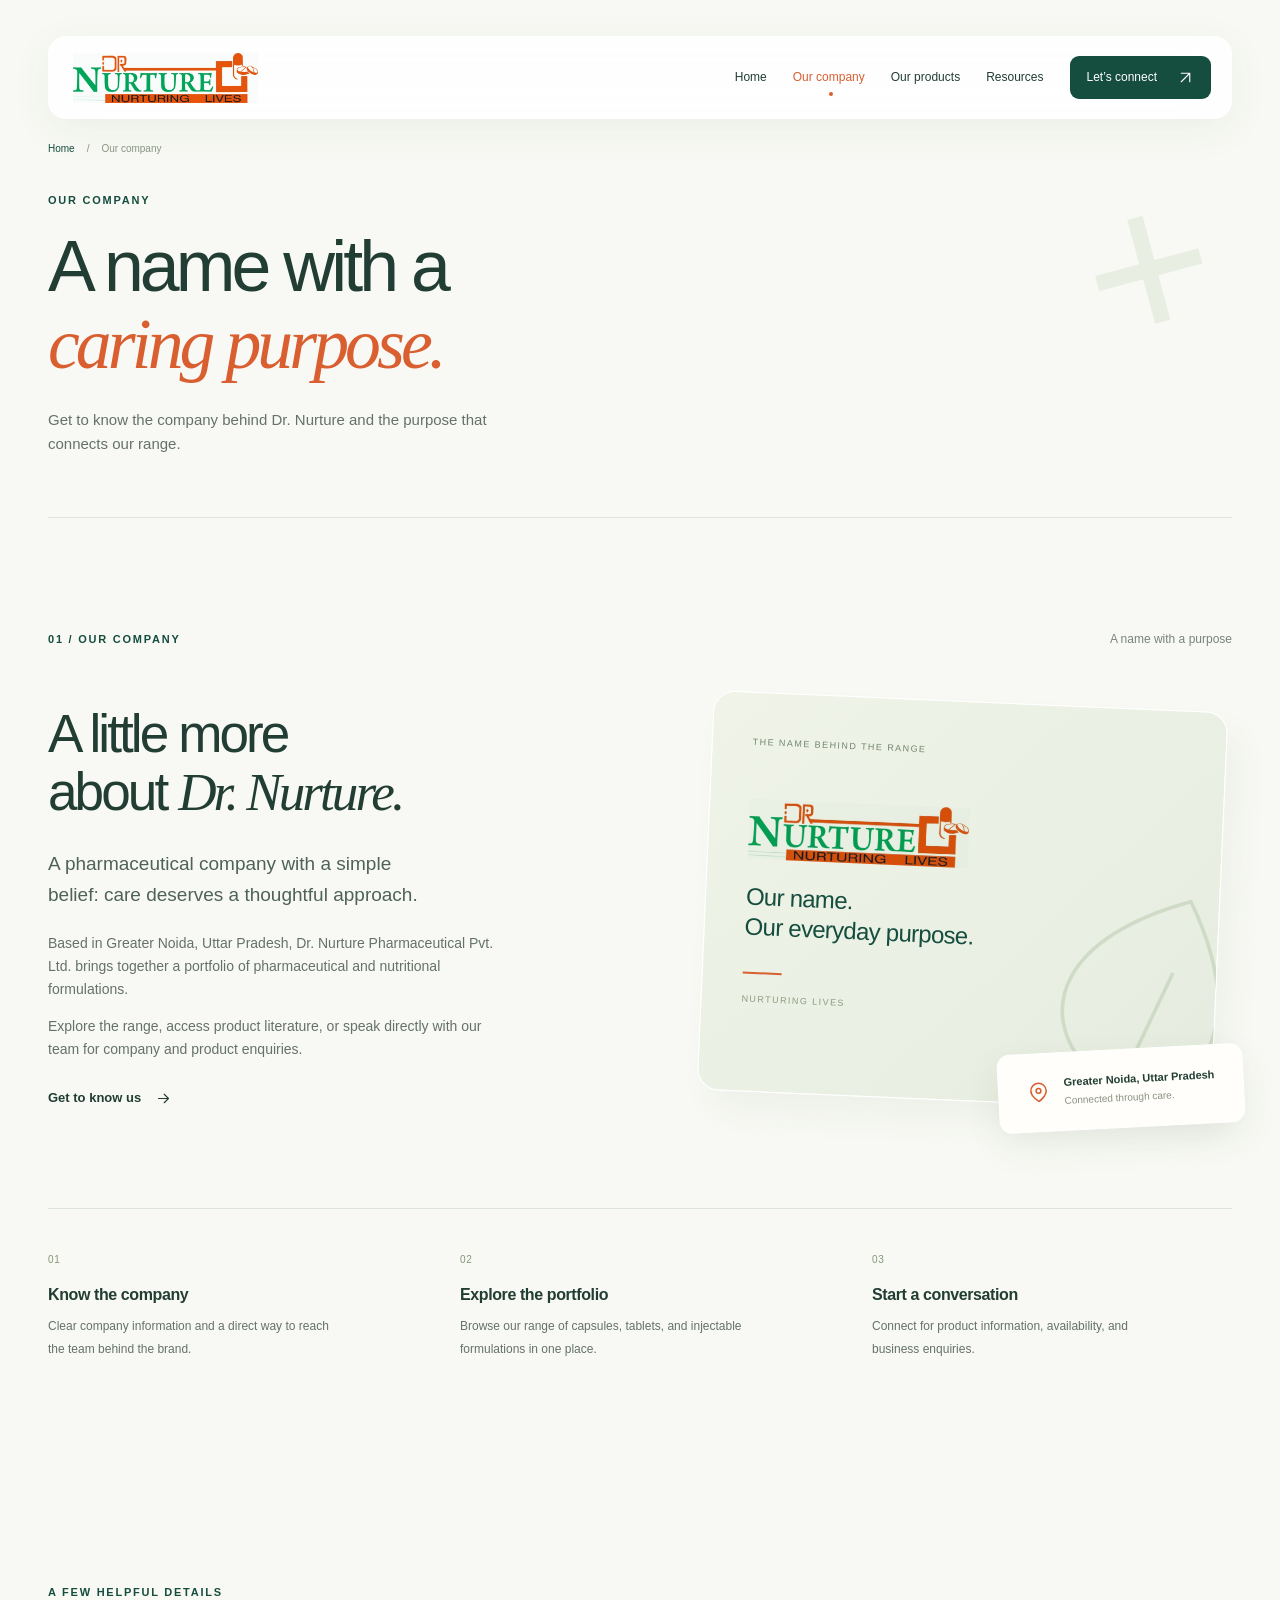
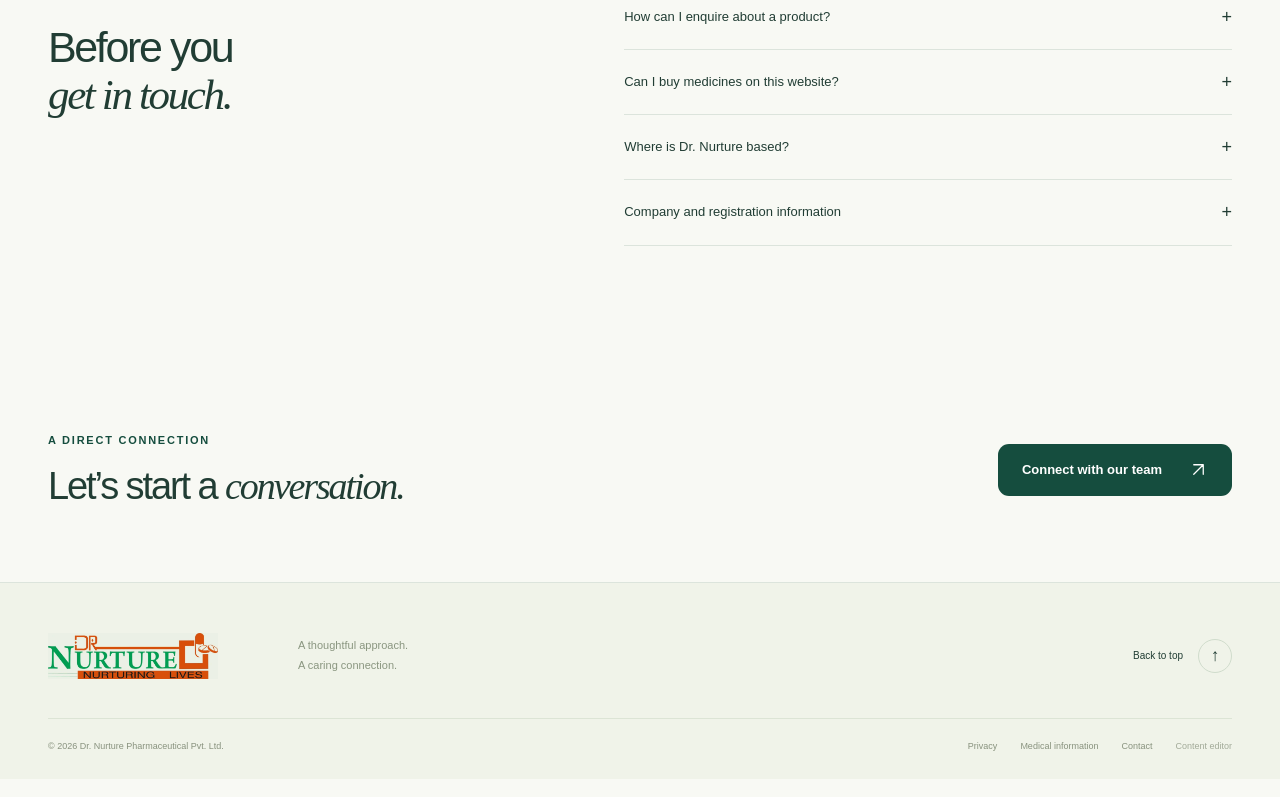
==== commit a7900af0: "Add files via upload New-changes files fixed" ====
--- a/about.html
+++ b/about.html
@@ -9,7 +9,7 @@
   <meta property="og:description" content="Our company, our product portfolio, and a direct connection to the Dr. Nurture team in Greater Noida, India.">
   <meta property="og:type" content="website">
   <title>Our company | Dr. Nurture</title>
-  <link rel="icon" href="assets/favicon.png">
+  <link rel="icon" href="favicon.png">
   <link rel="stylesheet" href="styles.css">
   <script src="content-data.js" defer></script>
   <script src="cms-core.js" defer></script>
@@ -29,7 +29,7 @@
   <symbol id="close" viewBox="0 0 24 24"><path d="m6 6 12 12M6 18 18 6"/></symbol>
 </defs></svg><header class="site-header">
   <div class="nav-shell wrap">
-    <a class="brand" href="index.html" aria-label="Dr. Nurture home"><img data-logo src="assets/brand-logo.webp" alt="Dr. Nurture — Nurturing Lives" width="640" height="173"></a>
+    <a class="brand" href="index.html" aria-label="Dr. Nurture home"><img data-logo src="brand-logo.webp" alt="Dr. Nurture — Nurturing Lives" width="640" height="173"></a>
     <button class="menu-toggle" type="button" aria-label="Open navigation" aria-controls="navigation" aria-expanded="false"><span></span><span></span></button>
     <nav id="navigation" aria-label="Main navigation">
       <a href="index.html" data-page="home">Home</a><a href="about.html" data-page="about" aria-current="page">Our company</a><a href="products.html" data-page="products">Our products</a><a href="resources.html" data-page="resources">Resources</a>
@@ -41,7 +41,7 @@
   <div class="about-grid">
     <div><h2>A little more<br>about <em>Dr. Nurture.</em></h2><p class="large-copy" data-text="company.intro">A pharmaceutical company with a simple belief: care deserves a thoughtful approach.</p><p data-text="company.overview">Based in Greater Noida, Uttar Pradesh, Dr. Nurture Pharmaceutical Pvt. Ltd. brings together a portfolio of pharmaceutical and nutritional formulations.</p><p data-text="company.invitation">Explore the range, access product literature, or speak directly with our team for company and product enquiries.</p><a class="text-link green-link" href="contact.html">Get to know us <svg class="icon"><use href="#arrow"/></svg></a></div>
     <div class="about-composition">
-      <div class="brand-story"><span class="story-kicker">THE NAME BEHIND THE RANGE</span><img data-logo src="assets/brand-logo.webp" alt="Dr. Nurture brand" width="640" height="173" loading="lazy"><p>Our name.<br>Our everyday purpose.</p><span class="story-line"></span><span class="story-bottom">NURTURING LIVES</span><svg class="story-leaf"><use href="#leaf"/></svg></div>
+      <div class="brand-story"><span class="story-kicker">THE NAME BEHIND THE RANGE</span><img data-logo src="brand-logo.webp" alt="Dr. Nurture brand" width="640" height="173" loading="lazy"><p>Our name.<br>Our everyday purpose.</p><span class="story-line"></span><span class="story-bottom">NURTURING LIVES</span><svg class="story-leaf"><use href="#leaf"/></svg></div>
       <div class="address-stamp"><svg class="icon"><use href="#pin"/></svg><div><strong>Rooted in Greater Noida.</strong><span>Connected through care.</span></div></div>
     </div>
   </div>
@@ -51,4 +51,4 @@
 <details><summary>Can I buy medicines on this website?<span>+</span></summary><p>This is a company and product information website. For availability and business enquiries, please contact our team. A registered medical practitioner can advise on the appropriate use of medicines.</p></details>
 <details><summary>Where is Dr. Nurture based?<span>+</span></summary><p data-text="company.address">Shop No. S-24, Second Floor, GNS Plaza, Block No. 7/1, Site IV, Greater Noida, Gautam Buddha Nagar, Uttar Pradesh – 201310, India.</p></details>
 <details><summary>Company and registration information<span>+</span></summary><div class="registration-info"><p><strong data-text="company.name">Dr. Nurture Pharmaceutical Pvt. Ltd.</strong></p><dl><div><dt>GSTIN</dt><dd data-text="company.gst">09AAJCD9715B1ZM</dd></div><div><dt>Drug licences</dt><dd data-text="company.drugLicences">UP1620B000777<br>UP1621B000768</dd></div><div><dt>FSSAI number</dt><dd data-text="company.fssai">22723441000512</dd></div><div><dt>Schedule X licence</dt><dd data-text="company.scheduleX">UP1620G000029</dd></div></dl><button class="inline-button" type="button" data-document="company">View company details document <svg class="icon"><use href="#diagonal"/></svg></button></div></details>
-</div></section><section class="page-cta wrap"><div><p class="eyebrow">A DIRECT CONNECTION</p><h2>Let’s start a <em>conversation.</em></h2></div><a class="button button-green" href="contact.html">Connect with our team <svg class="icon"><use href="#diagonal"/></svg></a></section></main><footer class="site-footer"><div class="wrap"><div class="footer-top"><a class="brand" href="index.html" aria-label="Back to Dr. Nurture home"><img data-logo src="assets/brand-logo.webp" alt="Dr. Nurture — Nurturing Lives" width="640" height="173" loading="lazy"></a><p>A thoughtful approach.<br>A caring connection.</p><a class="back-top" href="#top">Back to top <span>↑</span></a></div><div class="footer-bottom"><p>© <span id="year">2026</span> Dr. Nurture Pharmaceutical Pvt. Ltd.</p><div><button type="button" data-policy="privacy">Privacy</button><button type="button" data-policy="information">Medical information</button><a href="contact.html">Contact</a><a href="admin.html" class="editor-link">Content editor</a></div></div></div></footer><dialog class="site-dialog" id="detail-dialog" aria-labelledby="dialog-title"><div class="dialog-inner"><button class="dialog-close" type="button" aria-label="Close dialog"><svg class="icon"><use href="#close"/></svg></button><div id="dialog-content"></div></div></dialog><noscript><p class="noscript-note">Enable JavaScript for product search and literature viewers. Contact details and page navigation remain available.</p></noscript></body></html>+</div></section><section class="page-cta wrap"><div><p class="eyebrow">A DIRECT CONNECTION</p><h2>Let’s start a <em>conversation.</em></h2></div><a class="button button-green" href="contact.html">Connect with our team <svg class="icon"><use href="#diagonal"/></svg></a></section></main><footer class="site-footer"><div class="wrap"><div class="footer-top"><a class="brand" href="index.html" aria-label="Back to Dr. Nurture home"><img data-logo src="brand-logo.webp" alt="Dr. Nurture — Nurturing Lives" width="640" height="173" loading="lazy"></a><p>A thoughtful approach.<br>A caring connection.</p><a class="back-top" href="#top">Back to top <span>↑</span></a></div><div class="footer-bottom"><p>© <span id="year">2026</span> Dr. Nurture Pharmaceutical Pvt. Ltd.</p><div><button type="button" data-policy="privacy">Privacy</button><button type="button" data-policy="information">Medical information</button><a href="contact.html">Contact</a><a href="admin.html" class="editor-link">Content editor</a></div></div></div></footer><dialog class="site-dialog" id="detail-dialog" aria-labelledby="dialog-title"><div class="dialog-inner"><button class="dialog-close" type="button" aria-label="Close dialog"><svg class="icon"><use href="#close"/></svg></button><div id="dialog-content"></div></div></dialog><noscript><p class="noscript-note">Enable JavaScript for product search and literature viewers. Contact details and page navigation remain available.</p></noscript></body></html>
